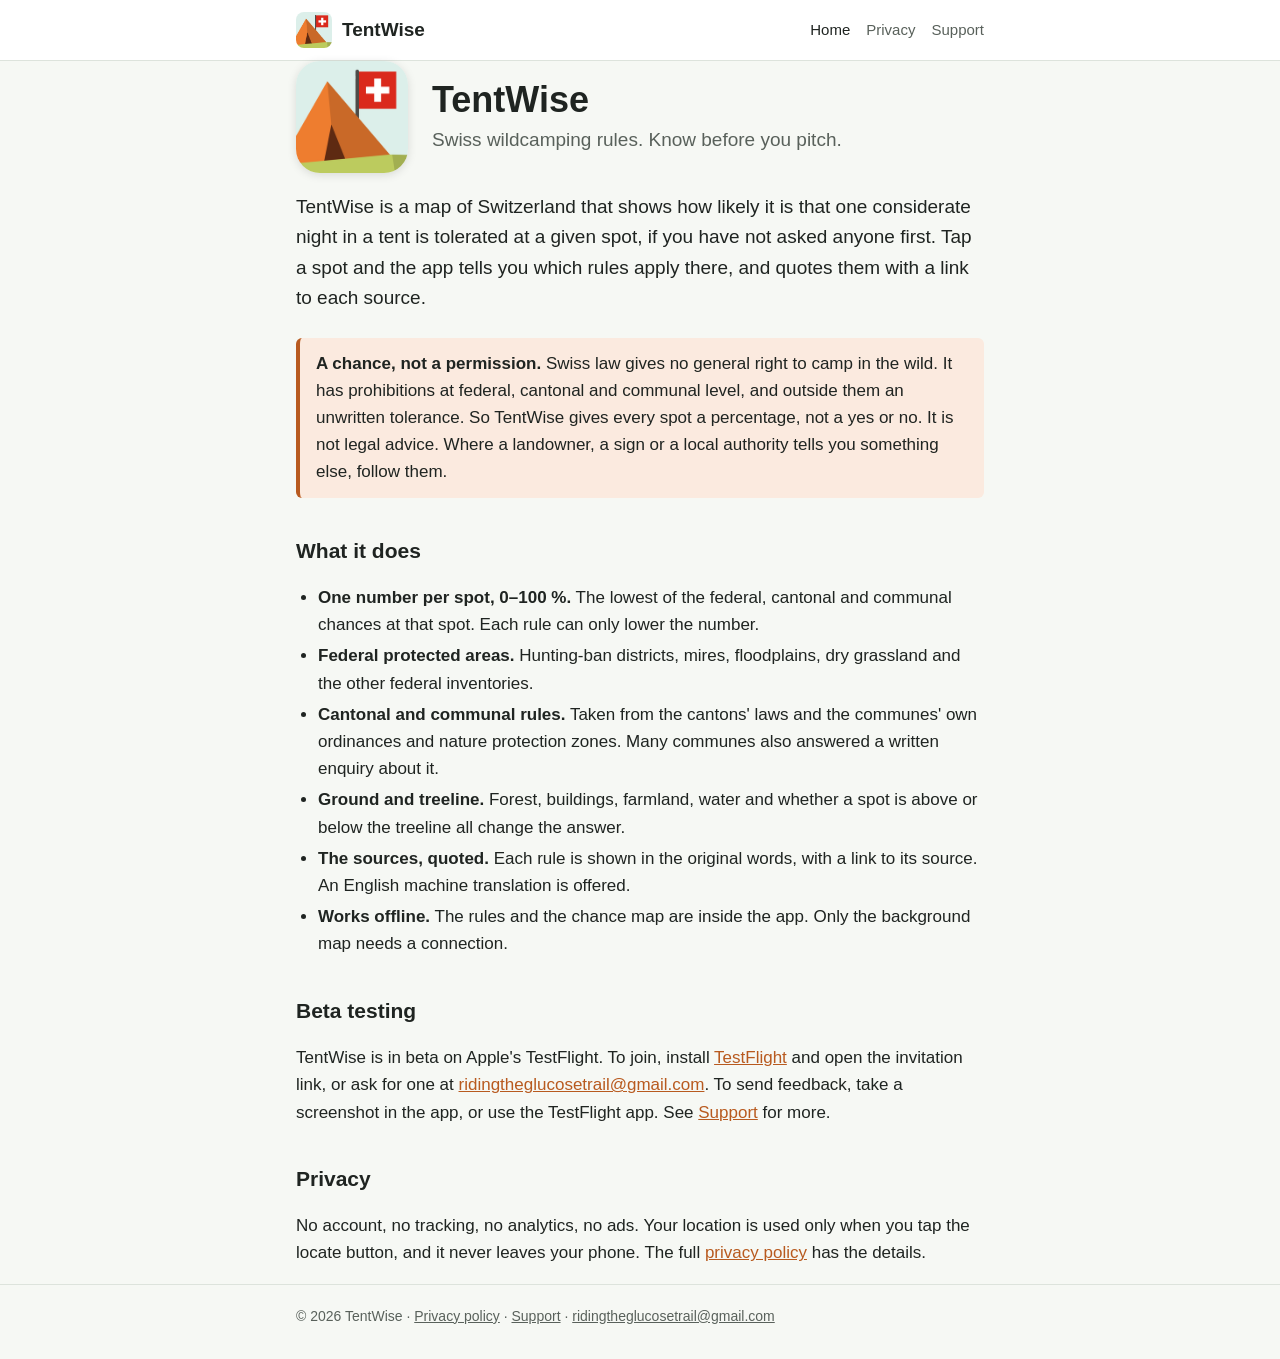
==== index.html @ beac7eb0 "TentWise website: home, privacy policy, support Co-Authored-By: Claude Opus 5.5 <noreply@anthropic.c" ====
<!doctype html>
<html lang="en">
<head>
<meta charset="utf-8">
<meta name="viewport" content="width=device-width, initial-scale=1">
<title>TentWise — Swiss Wildcamping Rules</title>
<meta name="description" content="TentWise shows, spot by spot, how likely a single night in a tent is to be tolerated in Switzerland, and quotes the federal, cantonal and communal rules behind the number.">
<link rel="icon" href="icon.png">
<link rel="apple-touch-icon" href="apple-touch-icon.png">
<link rel="stylesheet" href="style.css">
</head>
<body>
<header class="site"><div class="wrap">
  <a class="brand" href="./"><img src="icon.png" alt="">TentWise</a>
  <nav><a href="./" aria-current="page">Home</a><a href="privacy.html">Privacy</a><a href="support.html">Support</a></nav>
</div></header>

<main class="wrap">
  <div class="hero">
    <img src="icon.png" alt="TentWise app icon">
    <div>
      <h1>TentWise</h1>
      <p>Swiss wildcamping rules. Know before you pitch.</p>
    </div>
  </div>

  <p class="lede">TentWise is a map of Switzerland that shows how likely it is that
  one considerate night in a tent is tolerated at a given spot, if you have not
  asked anyone first. Tap a spot and the app tells you which rules apply there, and
  quotes them with a link to each source.</p>

  <div class="note"><strong>A chance, not a permission.</strong> Swiss law gives no
  general right to camp in the wild. It has prohibitions at federal, cantonal and
  communal level, and outside them an unwritten tolerance. So TentWise gives every
  spot a percentage, not a yes or no. It is not legal advice. Where a landowner, a
  sign or a local authority tells you something else, follow them.</div>

  <h2>What it does</h2>
  <ul>
    <li><strong>One number per spot, 0–100 %.</strong> The lowest of the federal,
    cantonal and communal chances at that spot. Each rule can only lower the number.</li>
    <li><strong>Federal protected areas.</strong> Hunting-ban districts, mires,
    floodplains, dry grassland and the other federal inventories.</li>
    <li><strong>Cantonal and communal rules.</strong> Taken from the cantons' laws and
    the communes' own ordinances and nature protection zones. Many communes also
    answered a written enquiry about it.</li>
    <li><strong>Ground and treeline.</strong> Forest, buildings, farmland, water and
    whether a spot is above or below the treeline all change the answer.</li>
    <li><strong>The sources, quoted.</strong> Each rule is shown in the original
    words, with a link to its source. An English machine translation is offered.</li>
    <li><strong>Works offline.</strong> The rules and the chance map are inside the
    app. Only the background map needs a connection.</li>
  </ul>

  <h2>Beta testing</h2>
  <p>TentWise is in beta on Apple's TestFlight. To join, install
  <a href="https://apps.apple.com/app/testflight/id899247664">TestFlight</a> and open
  the invitation link, or ask for one at
  <a href="mailto:ridingtheglucosetrail@gmail.com?subject=TentWise%20beta">ridingtheglucosetrail@gmail.com</a>.
  To send feedback, take a screenshot in the app, or use the TestFlight app.
  See <a href="support.html">Support</a> for more.</p>

  <h2>Privacy</h2>
  <p>No account, no tracking, no analytics, no ads. Your location is used only
  when you tap the locate button, and it never leaves your phone. The full
  <a href="privacy.html">privacy policy</a> has the details.</p>
</main>

<footer><div class="wrap">
  © 2026 TentWise · <a href="privacy.html">Privacy policy</a> · <a href="support.html">Support</a> ·
  <a href="mailto:ridingtheglucosetrail@gmail.com">ridingtheglucosetrail@gmail.com</a>
</div></footer>
</body>
</html>
---- style.css ----
:root {
  --bg: #f6f8f4;
  --surface: #ffffff;
  --text: #1f2421;
  --muted: #59615b;
  --line: #dde3dc;
  --accent: #b85a1f;
  --accent-soft: #fbeadf;
  --green: #6f7d2a;
  color-scheme: light dark;
}
@media (prefers-color-scheme: dark) {
  :root {
    --bg: #131614;
    --surface: #1c201d;
    --text: #e8ece7;
    --muted: #a2aba3;
    --line: #2e3430;
    --accent: #f0904d;
    --accent-soft: #33241a;
    --green: #bccb5e;
  }
}
* { box-sizing: border-box; }
html { -webkit-text-size-adjust: 100%; }
body {
  margin: 0;
  background: var(--bg);
  color: var(--text);
  font: 17px/1.6 -apple-system, BlinkMacSystemFont, "Segoe UI", Roboto, Helvetica, Arial, sans-serif;
}
a { color: var(--accent); }
a:hover { text-decoration-thickness: 2px; }
.wrap { max-width: 720px; margin: 0 auto; padding: 0 16px; }
header.site {
  border-bottom: 1px solid var(--line);
  background: var(--surface);
}
header.site .wrap {
  display: flex; align-items: center; gap: 12px; flex-wrap: wrap;
  padding-top: 12px; padding-bottom: 12px;
}
.brand { display: flex; align-items: center; gap: 10px; text-decoration: none; color: var(--text); font-weight: 700; font-size: 19px; }
.brand img { width: 36px; height: 36px; border-radius: 8px; }
nav { margin-left: auto; display: flex; gap: 16px; flex-wrap: wrap; }
nav a { color: var(--muted); text-decoration: none; font-size: 15px; }
nav a[aria-current="page"], nav a:hover { color: var(--text); }
main { padding: 32px 0 48px; }
.hero { display: flex; gap: 24px; align-items: center; flex-wrap: wrap; margin-bottom: 8px; }
.hero img { width: 112px; height: 112px; border-radius: 24px; box-shadow: 0 2px 10px rgba(0,0,0,.12); }
.hero h1 { margin: 0; font-size: 36px; line-height: 1.15; }
.hero p { margin: 4px 0 0; color: var(--muted); font-size: 19px; }
h1 { font-size: 30px; line-height: 1.2; margin: 0 0 8px; }
h2 { font-size: 21px; margin: 36px 0 8px; }
h3 { font-size: 17px; margin: 24px 0 4px; }
.lede { font-size: 19px; }
.muted { color: var(--muted); }
.note {
  background: var(--accent-soft);
  border-left: 4px solid var(--accent);
  padding: 12px 16px; border-radius: 6px; margin: 24px 0;
}
.card {
  background: var(--surface); border: 1px solid var(--line);
  border-radius: 10px; padding: 16px 20px; margin: 16px 0;
}
.card h3 { margin-top: 0; }
.button {
  display: inline-block; background: var(--accent); color: #fff;
  padding: 10px 18px; border-radius: 8px; text-decoration: none; font-weight: 600;
}
@media (prefers-color-scheme: dark) { .button { color: #131614; } }
ul { padding-left: 22px; }
li { margin: 4px 0; }
footer {
  border-top: 1px solid var(--line); color: var(--muted); font-size: 14px;
  padding: 20px 0 32px;
}
footer a { color: var(--muted); }
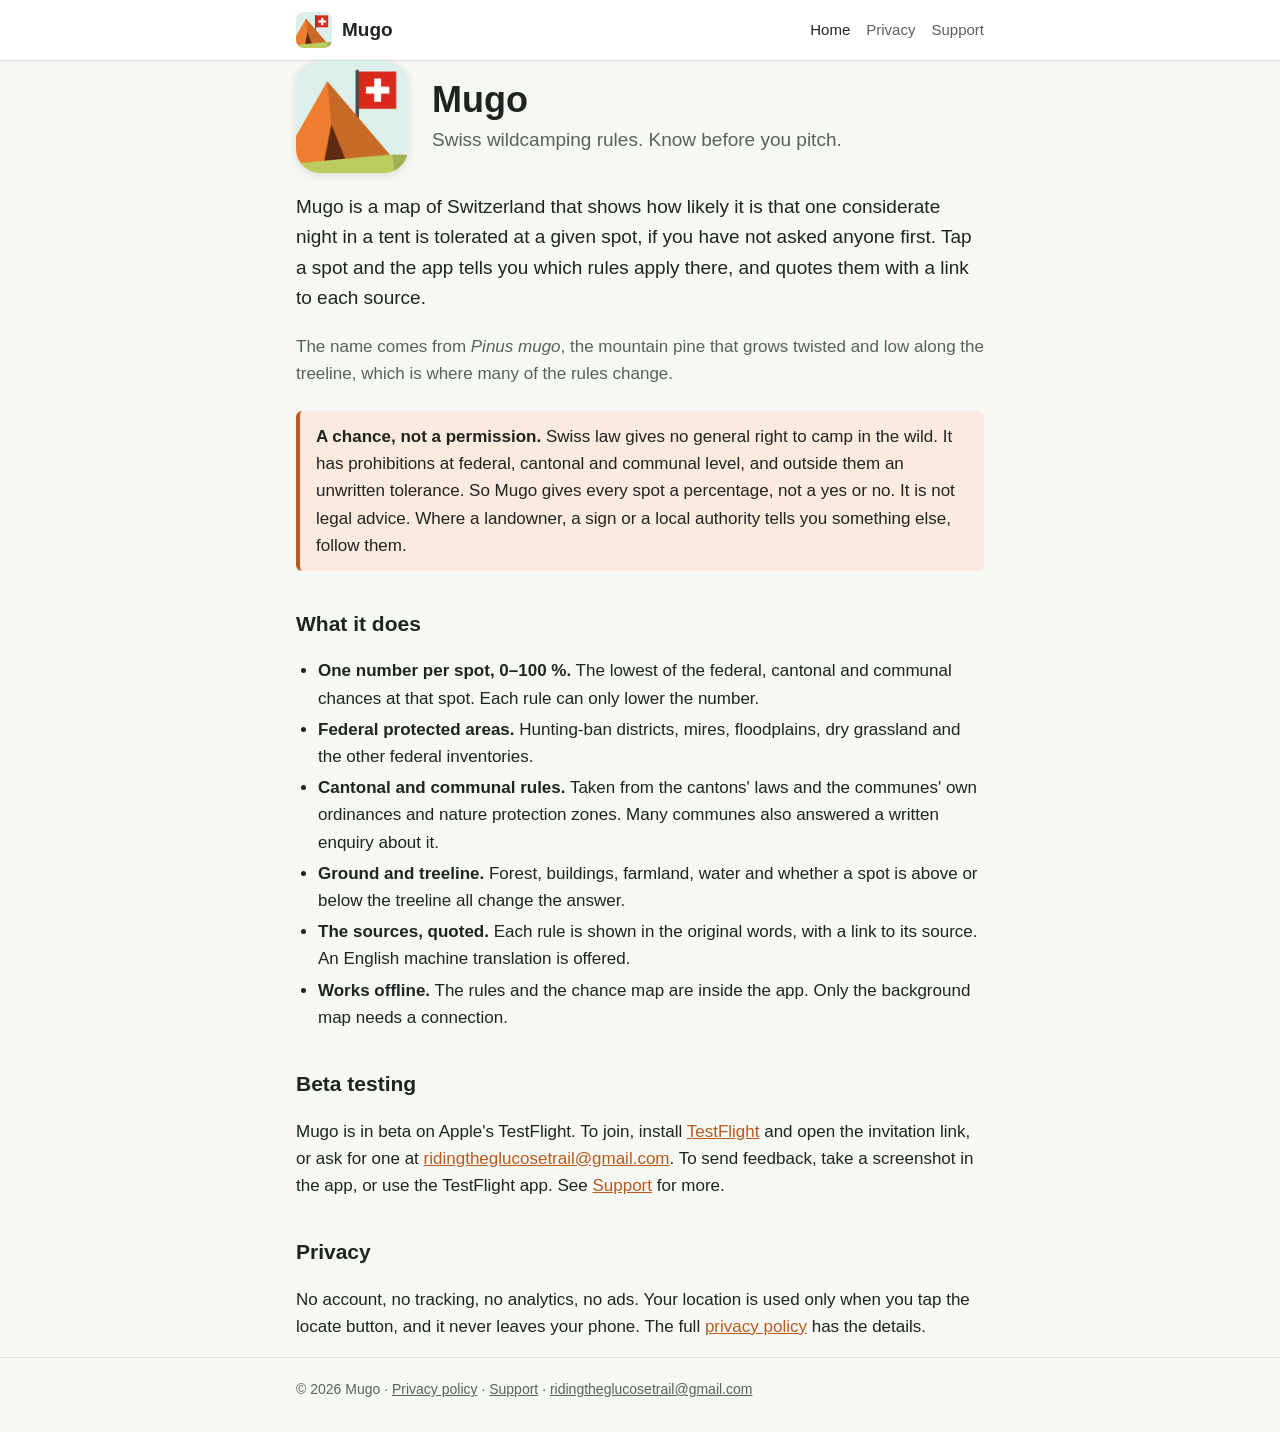
==== commit 386d829d: "Rename to Mugo and serve the site at mugo.ch Co-Authored-By: Claude Opus 5.5 <noreply@anthropic.com>" ====
--- a/index.html
+++ b/index.html
@@ -3,35 +3,38 @@
 <head>
 <meta charset="utf-8">
 <meta name="viewport" content="width=device-width, initial-scale=1">
-<title>TentWise — Swiss Wildcamping Rules</title>
-<meta name="description" content="TentWise shows, spot by spot, how likely a single night in a tent is to be tolerated in Switzerland, and quotes the federal, cantonal and communal rules behind the number.">
+<title>Mugo — Swiss Wildcamping Rules</title>
+<meta name="description" content="Mugo shows, spot by spot, how likely a single night in a tent is to be tolerated in Switzerland, and quotes the federal, cantonal and communal rules behind the number.">
 <link rel="icon" href="icon.png">
 <link rel="apple-touch-icon" href="apple-touch-icon.png">
 <link rel="stylesheet" href="style.css">
 </head>
 <body>
 <header class="site"><div class="wrap">
-  <a class="brand" href="./"><img src="icon.png" alt="">TentWise</a>
+  <a class="brand" href="./"><img src="icon.png" alt="">Mugo</a>
   <nav><a href="./" aria-current="page">Home</a><a href="privacy.html">Privacy</a><a href="support.html">Support</a></nav>
 </div></header>
 
 <main class="wrap">
   <div class="hero">
-    <img src="icon.png" alt="TentWise app icon">
+    <img src="icon.png" alt="Mugo app icon">
     <div>
-      <h1>TentWise</h1>
+      <h1>Mugo</h1>
       <p>Swiss wildcamping rules. Know before you pitch.</p>
     </div>
   </div>
 
-  <p class="lede">TentWise is a map of Switzerland that shows how likely it is that
+  <p class="lede">Mugo is a map of Switzerland that shows how likely it is that
   one considerate night in a tent is tolerated at a given spot, if you have not
   asked anyone first. Tap a spot and the app tells you which rules apply there, and
   quotes them with a link to each source.</p>
 
+  <p class="muted">The name comes from <em>Pinus mugo</em>, the mountain pine that
+  grows twisted and low along the treeline, which is where many of the rules change.</p>
+
   <div class="note"><strong>A chance, not a permission.</strong> Swiss law gives no
   general right to camp in the wild. It has prohibitions at federal, cantonal and
-  communal level, and outside them an unwritten tolerance. So TentWise gives every
+  communal level, and outside them an unwritten tolerance. So Mugo gives every
   spot a percentage, not a yes or no. It is not legal advice. Where a landowner, a
   sign or a local authority tells you something else, follow them.</div>
 
@@ -53,10 +56,10 @@
   </ul>
 
   <h2>Beta testing</h2>
-  <p>TentWise is in beta on Apple's TestFlight. To join, install
+  <p>Mugo is in beta on Apple's TestFlight. To join, install
   <a href="https://apps.apple.com/app/testflight/id899247664">TestFlight</a> and open
   the invitation link, or ask for one at
-  <a href="mailto:ridingtheglucosetrail@gmail.com?subject=TentWise%20beta">ridingtheglucosetrail@gmail.com</a>.
+  <a href="mailto:ridingtheglucosetrail@gmail.com?subject=Mugo%20beta">ridingtheglucosetrail@gmail.com</a>.
   To send feedback, take a screenshot in the app, or use the TestFlight app.
   See <a href="support.html">Support</a> for more.</p>
 
@@ -67,7 +70,7 @@
 </main>
 
 <footer><div class="wrap">
-  © 2026 TentWise · <a href="privacy.html">Privacy policy</a> · <a href="support.html">Support</a> ·
+  © 2026 Mugo · <a href="privacy.html">Privacy policy</a> · <a href="support.html">Support</a> ·
   <a href="mailto:ridingtheglucosetrail@gmail.com">ridingtheglucosetrail@gmail.com</a>
 </div></footer>
 </body>
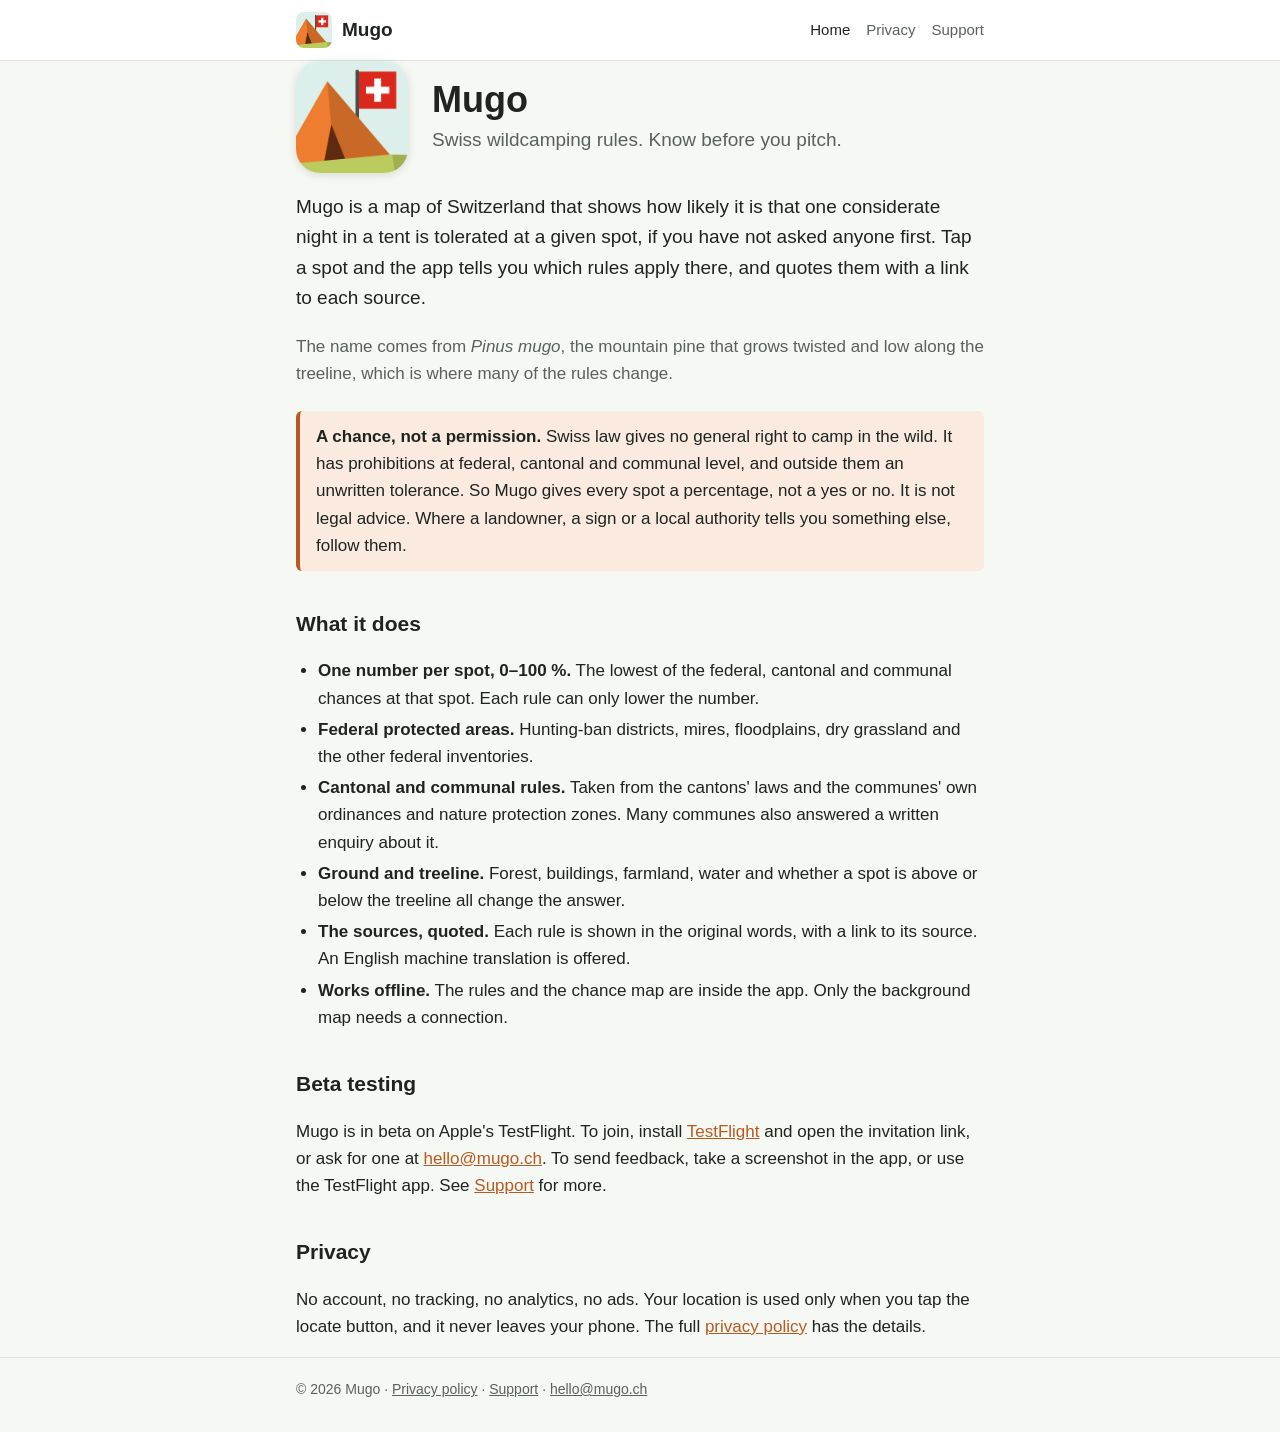
==== commit ed36c878: "Contact address: hello@mugo.ch Co-Authored-By: Claude Opus 5.5 <noreply@anthropic.com> Claude-Sessio" ====
--- a/index.html
+++ b/index.html
@@ -59,7 +59,7 @@
   <p>Mugo is in beta on Apple's TestFlight. To join, install
   <a href="https://apps.apple.com/app/testflight/id899247664">TestFlight</a> and open
   the invitation link, or ask for one at
-  <a href="mailto:ridingtheglucosetrail@gmail.com?subject=Mugo%20beta">ridingtheglucosetrail@gmail.com</a>.
+  <a href="mailto:hello@mugo.ch?subject=Mugo%20beta">hello@mugo.ch</a>.
   To send feedback, take a screenshot in the app, or use the TestFlight app.
   See <a href="support.html">Support</a> for more.</p>
 
@@ -71,7 +71,7 @@
 
 <footer><div class="wrap">
   © 2026 Mugo · <a href="privacy.html">Privacy policy</a> · <a href="support.html">Support</a> ·
-  <a href="mailto:ridingtheglucosetrail@gmail.com">ridingtheglucosetrail@gmail.com</a>
+  <a href="mailto:hello@mugo.ch">hello@mugo.ch</a>
 </div></footer>
 </body>
 </html>
